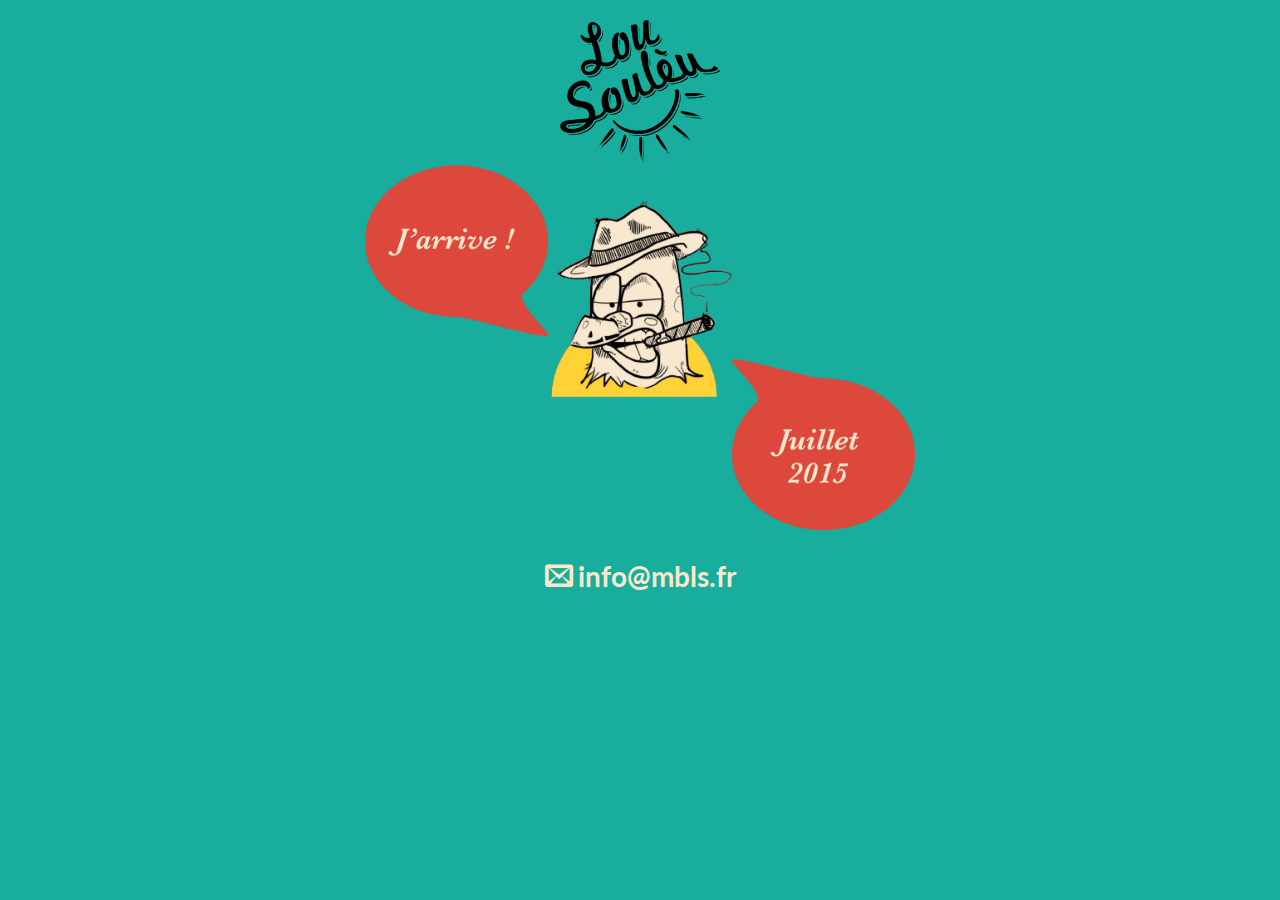
==== index.html @ 1e8ec6f6 "added keywords" ====
<!doctype html>
<!--[if lt IE 7]>      <html class="no-js lt-ie9 lt-ie8 lt-ie7" lang=""> <![endif]-->
<!--[if IE 7]>         <html class="no-js lt-ie9 lt-ie8" lang=""> <![endif]-->
<!--[if IE 8]>         <html class="no-js lt-ie9" lang=""> <![endif]-->
<!--[if gt IE 8]><!--> <html class="no-js" lang=""> <!--<![endif]-->
    <head>
        <meta charset="utf-8">
        <meta http-equiv="X-UA-Compatible" content="IE=edge,chrome=1">
        <title>Microbrasserie Lou Soulèu - Bières artisanales - Craft beers</title>
        <meta name="description" content="Microbrasserie Lou Soulèu. Bières artisanales de la côte d'azur.">
        <meta name="keywords" content="bière, bières, artisanale, american IPA, IPA, india pale ale, lou soulèu, microbrasserie lou soulèu, riviera connection, riviera, connection, craft beer, houblons, malts, brasserie, production bière, french riviera, sud de la france, mare nostrum, colgans, brewery, blonde, fun"
        <meta name="viewport" content="width=device-width, initial-scale=1">
        <meta name="robots" content="index,follow">

        <link rel="icon" type="image/png" href="/img/logo.png" />
        <link rel="stylesheet" href="css/normalize.min.css">
        <link rel="stylesheet" href="css/foundation.min.css">
        <link rel="stylesheet" href="css/icons.css">
        <link rel="stylesheet" href="css/main.css">
        <link href='http://fonts.googleapis.com/css?family=Lato' rel='stylesheet' type='text/css'>

        <script src="js/vendor/modernizr-2.8.3-respond-1.4.2.min.js"></script>
    </head>
    <body>
        <!--[if lt IE 8]>
            <p class="browserupgrade">You are using an <strong>outdated</strong> browser. Please <a href="http://browsehappy.com/">upgrade your browser</a> to improve your experience.</p>
        <![endif]-->

        <div class="row header">
            <div class="columns small-12 logo">
                <img src="img/logo.png" alt="Microbrasserie Lou Soulèu" width="160"></img>
            </div>
        </div>
        <div class="row bulles">
            <div class="columns small-12">
                <div><img src="img/bulles.png" alt="zozio is coming."></img></div>
                <a href="mailto:info@mbls.fr" alt="info@mbls.fr"><span class="icon-envelop"></span>info@mbls.fr</a>
            </div>
        </div>

        <script src="js/main.js"></script>

        <!-- GA -->
        <script>
          (function(i,s,o,g,r,a,m){i['GoogleAnalyticsObject']=r;i[r]=i[r]||function(){
          (i[r].q=i[r].q||[]).push(arguments)},i[r].l=1*new Date();a=s.createElement(o),
          m=s.getElementsByTagName(o)[0];a.async=1;a.src=g;m.parentNode.insertBefore(a,m)
          })(window,document,'script','//www.google-analytics.com/analytics.js','ga');
          ga('create', 'UA-64423780-1', 'auto');
          ga('send', 'pageview');
        </script>
    </body>
</html>
---- css/icons.css ----
@font-face {
	font-family: 'icomoon';
	src:url('fonts/icomoon.eot?dpxp28');
	src:url('fonts/icomoon.eot?#iefixdpxp28') format('embedded-opentype'),
		url('fonts/icomoon.ttf?dpxp28') format('truetype'),
		url('fonts/icomoon.woff?dpxp28') format('woff'),
		url('fonts/icomoon.svg?dpxp28#icomoon') format('svg');
	font-weight: normal;
	font-style: normal;
}

[class^="icon-"], [class*=" icon-"] {
	font-family: 'icomoon';
	speak: none;
	font-style: normal;
	font-weight: normal;
	font-variant: normal;
	text-transform: none;
	line-height: 1;

	/* Better Font Rendering =========== */
	-webkit-font-smoothing: antialiased;
	-moz-osx-font-smoothing: grayscale;
}

.icon-envelop:before {
	content: "\e945";
}
.icon-location:before {
	content: "\e947";
}
.icon-map:before {
	content: "\e94c";
}
.icon-fb:before {
	content: "\ea8c";
}
.icon-instagram:before {
	content: "\ea90";
}
.icon-twitter:before {
	content: "\ea91";
}
.icon-youtube:before {
	content: "\ea99";
}
.icon-vimeo:before {
	content: "\ea9c";
}
.icon-soundcloud:before {
	content: "\eac4";
}
.icon-pinterest:before {
	content: "\ead0";
}
---- css/main.css ----
/*! HTML5 Boilerplate v5.0 | MIT License | http://h5bp.com/ */

html {
    color: #f8e9cd;
}

body {
    background: #18ad9c;
}

.header{
    text-align: center;
    padding-top:20px;
}

.bulles {
    text-align: center;
}

.bulles img {
    max-width: 550px;
    width: 100%;
    height: auto;
}

.white{
    color:#f8e9cd;
}

.bulles a{
    color:#f8e9cd;
    font-family: lato;
    display: block;
    height: 20px;
    width: 100%;
    font-size: 28px;
    font-weight: bold;
    margin-top: 20px;
}

.bulles a span:before{
    padding-right: 5px;
}
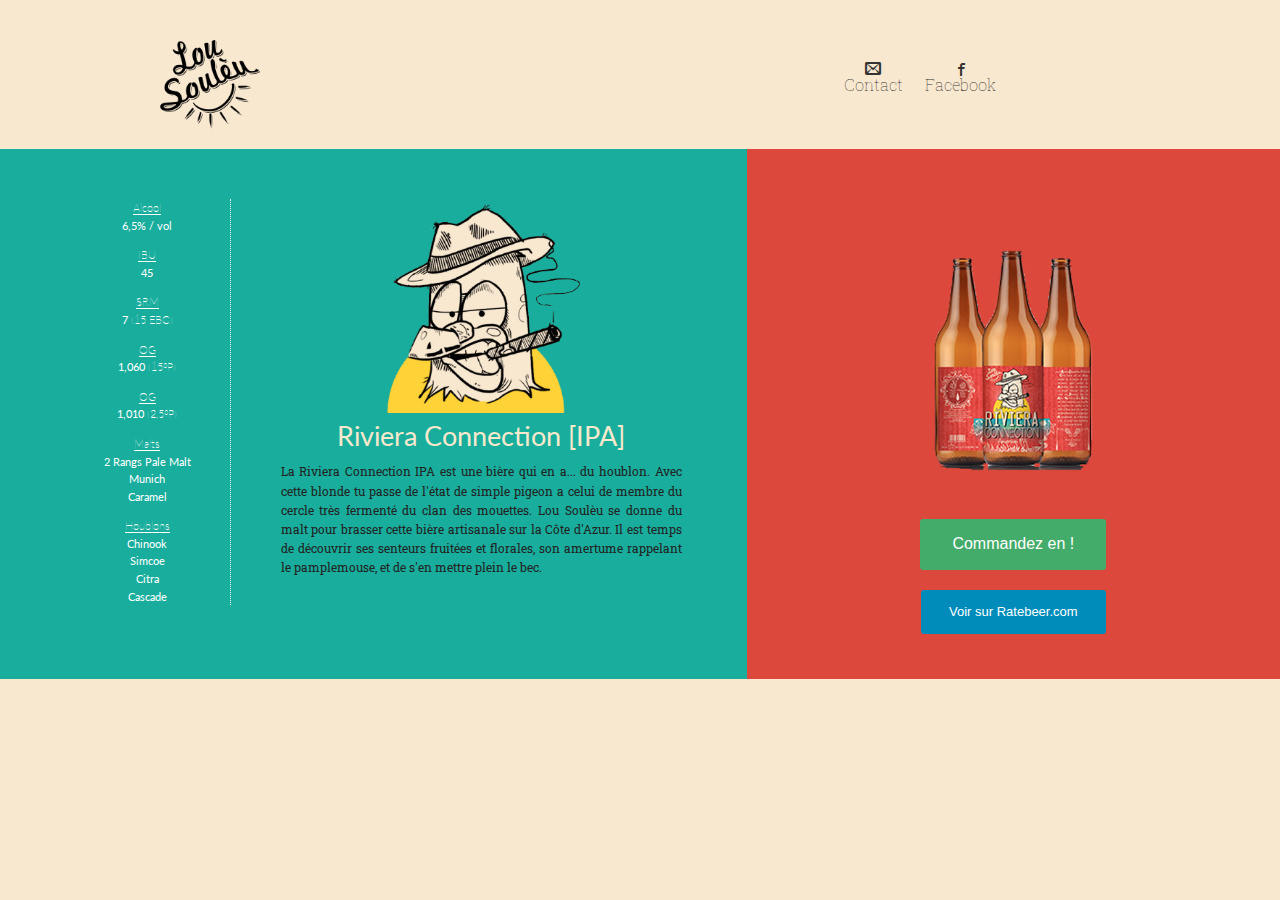
==== commit 81ef97fa: "change design" ====
--- a/index.html
+++ b/index.html
@@ -17,9 +17,10 @@
         <link rel="stylesheet" href="css/foundation.min.css">
         <link rel="stylesheet" href="css/icons.css">
         <link rel="stylesheet" href="css/main.css">
-        <link href='http://fonts.googleapis.com/css?family=Lato' rel='stylesheet' type='text/css'>
-
+        <link href='http://fonts.googleapis.com/css?family=Lato:400,100|Roboto+Slab:400:100' rel='stylesheet' type='text/css'>
         <script src="js/vendor/modernizr-2.8.3-respond-1.4.2.min.js"></script>
+        <script src="js/vendor/jquery.js"></script>
+        <script src="js/foundation.min.js"></script>
     </head>
     <body>
         <!--[if lt IE 8]>
@@ -27,19 +28,77 @@
         <![endif]-->
 
         <div class="row header">
-            <div class="columns small-12 logo">
-                <img src="img/logo.png" alt="Microbrasserie Lou Soulèu" width="160"></img>
+            <div class="columns small-12 medium-8 logo">
+                <img src="img/logo.png" alt="Microbrasserie Lou Soulèu" width="100"></img>
+            </div>
+            <div class="columns small-12 medium-4">
+                <ul class="inline-list text-center">
+                    <li><a href="mailto:info@mbls.fr" alt="info@mbls.fr" class="icon-envelop"><br/><span class="lighter roboto">Contact</span></a></li>
+                    <li><a href="https://www.facebook.com/LouSouleuBrasserie" target="_blank" alt="Microbrasserie Lou Soulèu sur Facebook" class="icon-fb"><br/><span class="lighter roboto">Facebook</span></a></li>
+                </ul>
             </div>
         </div>
-        <div class="row bulles">
-            <div class="columns small-12">
-                <div><img src="img/bulles.png" alt="zozio is coming."></img></div>
-                <a href="mailto:info@mbls.fr" alt="info@mbls.fr"><span class="icon-envelop"></span>info@mbls.fr</a>
+        <div class="content text-center">
+            <div class="columns small-12 large-7 green">
+                <div class="row">
+                    <div class="columns small-4">
+                        <dl>
+                          <dt>
+                              <span data-tooltip aria-haspopup="true" class="has-tip" title="Taux d'alcool contenu dans la bière exprimé en pourcentage par volume.">Alcool</span>
+                          </dt>
+                          <dd>6,5% / vol</dd>
+                          <dt>
+                              <span data-tooltip aria-haspopup="true" class="has-tip" title="International Bitterness Unit, est une échelle d'indication de l'amertume des bières. 0 pas d'amertume, 100 et au delà très amer.">IBU</span>
+                          </dt>
+                          <dd>45</dd>
+                          <dt>
+                              <span data-tooltip aria-haspopup="true" class="has-tip" title="Standard Reference Method, indique la couleur de la bière.">SRM</span>
+                          </dt>
+                          <dd>7 <span class="lighter">(15 EBC)</span></dd>
+                          <dt>
+                              <span data-tooltip aria-haspopup="true" class="has-tip" title="Original gravity, gravité originale exprimée en gravité spécifique, cela représente le taux de sucre continue dans le liquide non fermenté">OG</span>
+                          </dt>
+                          <dd>1,060 <span class="lighter">(15ºP)</span></dd>
+                          <dt>
+                              <span data-tooltip aria-haspopup="true" class="has-tip" title="Final gravity, gravité finale exprimée en gravité spécifique, cela représente le taux de sucre résiduel après fermentation">OG</span>
+                          </dt>
+                          <dd>1,010 <span class="lighter">(2,5ºP)</span></dd>
+                          <dt>
+                            <span data-tooltip aria-haspopup="true" class="has-tip" title="Le malt est obtenu en faisant germer des céréals et en les séchants à un stade de leur germination à plus ou moins hautes température. Nous utilisons principalement de l'orge toutefois il est possible de germer d'autres céréals comme le blé utilisé dans les bières blanches">Malts</span>
+                        </dt>
+                          <dd>
+                              2 Rangs Pale Malt<br/>
+                              Munich<br/>
+                              Caramel
+                          </dd>
+                          <dt>
+                              <span data-tooltip aria-haspopup="true" class="has-tip" title="Le houblon est une plante aromatique qui sert d'épices dans la bière. Il est ajouté lors de l'ébulition à differents moment selon qu'il soit aromatique ou amérisant">Houblons</span>
+                          </dt>
+                          <dd>
+                              Chinook<br/>
+                              Simcoe<br/>
+                              Citra<br/>
+                              Cascade
+                          </dd>
+                        </dl>
+                    </div>
+                    <div class="columns small-8">
+                        <img src="img/zozio.png" alt="zozio" width="200" />
+                        <h3>Riviera Connection [IPA]</h3>
+                        <p>La Riviera Connection IPA est une bière qui en a... du houblon. Avec cette blonde tu passe de l'état de simple pigeon a celui de membre du cercle très fermenté du clan des mouettes. Lou Soulèu se donne du malt pour brasser cette bière artisanale sur la Côte d'Azur. Il est temps de découvrir ses senteurs fruitées et florales, son amertume rappelant le pamplemouse, et de s'en mettre plein le bec.</p>
+                    </div>
+                </div>
+            </div>
+            <div class="columns small-12 large-5 red">
+                <div class="space-bottom">
+                    <img src="img/btl.png" alt="riviera connection bottle" width="160">
+                </div>
+                <a href="" class="button radius success">Commandez en !</a>
+                <div>
+                    <a class="button radius small" href="http://www.ratebeer.com/beer/lou-souleu-riviera-connection/345835/" target="_blank">Voir sur Ratebeer.com</a>
+                </div>
             </div>
         </div>
-
-        <script src="js/main.js"></script>
-
         <!-- GA -->
         <script>
           (function(i,s,o,g,r,a,m){i['GoogleAnalyticsObject']=r;i[r]=i[r]||function(){
@@ -49,5 +108,8 @@
           ga('create', 'UA-64423780-1', 'auto');
           ga('send', 'pageview');
         </script>
+        <script>
+          $(document).foundation();
+        </script>
     </body>
 </html>
--- a/css/main.css
+++ b/css/main.css
@@ -5,39 +5,99 @@
 }
 
 body {
-    background: #18ad9c;
+  background: #f9e8d0;
+  font-family: "Roboto Slab";
+}
+
+.roboto{
+    font-family: "Roboto Slab";
 }
 
 .header{
-    text-align: center;
     padding-top:20px;
+    vertical-align: middle;
 }
 
-.bulles {
-    text-align: center;
+.logo{
+    padding: 20px;
 }
 
-.bulles img {
-    max-width: 550px;
-    width: 100%;
-    height: auto;
+.header a{
+    color:#333;
+}
+
+.header ul{
+    padding-top: 40px;
+}
+
+@media only screen and (max-width: 40em) { 
+    .header {
+        text-align: center;
+    }
+}
+
+.content, .content > .columns {
+    min-height: 400px;
 }
 
 .white{
     color:#f8e9cd;
 }
 
-.bulles a{
-    color:#f8e9cd;
-    font-family: lato;
-    display: block;
-    height: 20px;
-    width: 100%;
-    font-size: 28px;
-    font-weight: bold;
-    margin-top: 20px;
+.red, .green {
+    background: #dc483b;
+    height: 530px;
+    padding: 20px;
 }
 
-.bulles a span:before{
-    padding-right: 5px;
+.green {
+    background: #18ad9c;
+}
+
+@media only screen and (min-width: 40.063em) {
+    .red, .green{
+        padding:50px;
+    }
+
+    .red {
+        padding-top: 100px;
+    }
+}
+
+.green h3{
+    color:#f8e9cd;
+    font-family: "Lato";
+}
+
+.green p{
+    font-size: 12px;
+    text-align: justify;
+    margin-bottom: 3em;
+}
+
+dl{
+    font-size: 11px;
+    font-family: "Lato";
+    color:white;
+    border-right: dotted 1px whitesmoke;
+    margin-right: 20px;
+}
+
+.green dl dt{
+    font-weight: 100;
+    margin-bottom: 0;
+}
+
+.green dl dt .has-tip{
+    color:white;
+    font-weight: 100;
+    border-bottom: solid 1px #fff;
+}
+
+.lighter{
+    font-weight: 100;
+}
+
+.space-bottom{
+    margin-bottom: 3em;
 }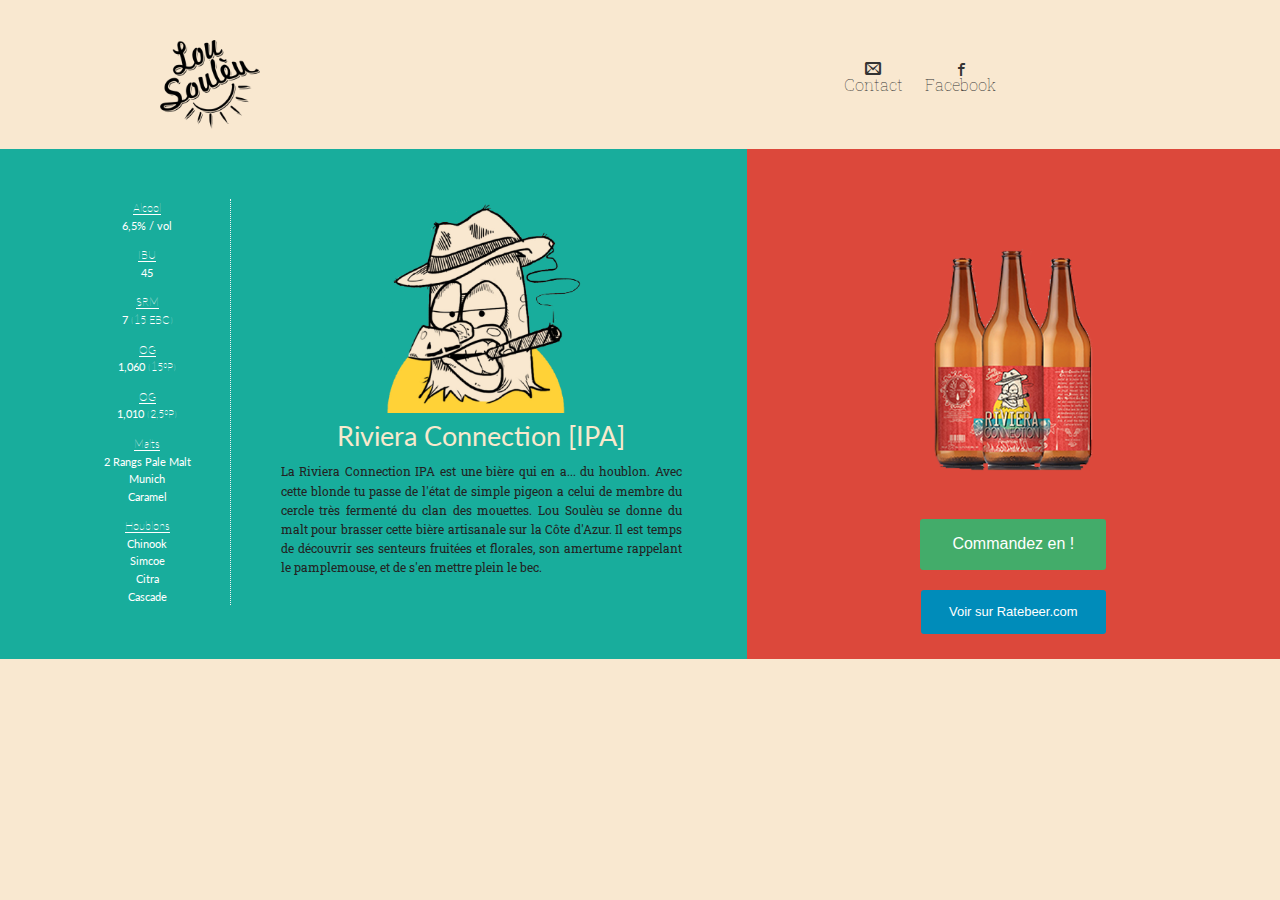
==== commit 86e822b4: "change design" ====
--- a/index.html
+++ b/index.html
@@ -28,10 +28,10 @@
         <![endif]-->
 
         <div class="row header">
-            <div class="columns small-12 medium-8 logo">
+            <div class="columns small-4 medium-8 logo">
                 <img src="img/logo.png" alt="Microbrasserie Lou Soulèu" width="100"></img>
             </div>
-            <div class="columns small-12 medium-4">
+            <div class="columns small-8 medium-4">
                 <ul class="inline-list text-center">
                     <li><a href="mailto:info@mbls.fr" alt="info@mbls.fr" class="icon-envelop"><br/><span class="lighter roboto">Contact</span></a></li>
                     <li><a href="https://www.facebook.com/LouSouleuBrasserie" target="_blank" alt="Microbrasserie Lou Soulèu sur Facebook" class="icon-fb"><br/><span class="lighter roboto">Facebook</span></a></li>
--- a/css/main.css
+++ b/css/main.css
@@ -46,7 +46,7 @@
 
 .red, .green {
     background: #dc483b;
-    height: 530px;
+    height: 510px;
     padding: 20px;
 }
 
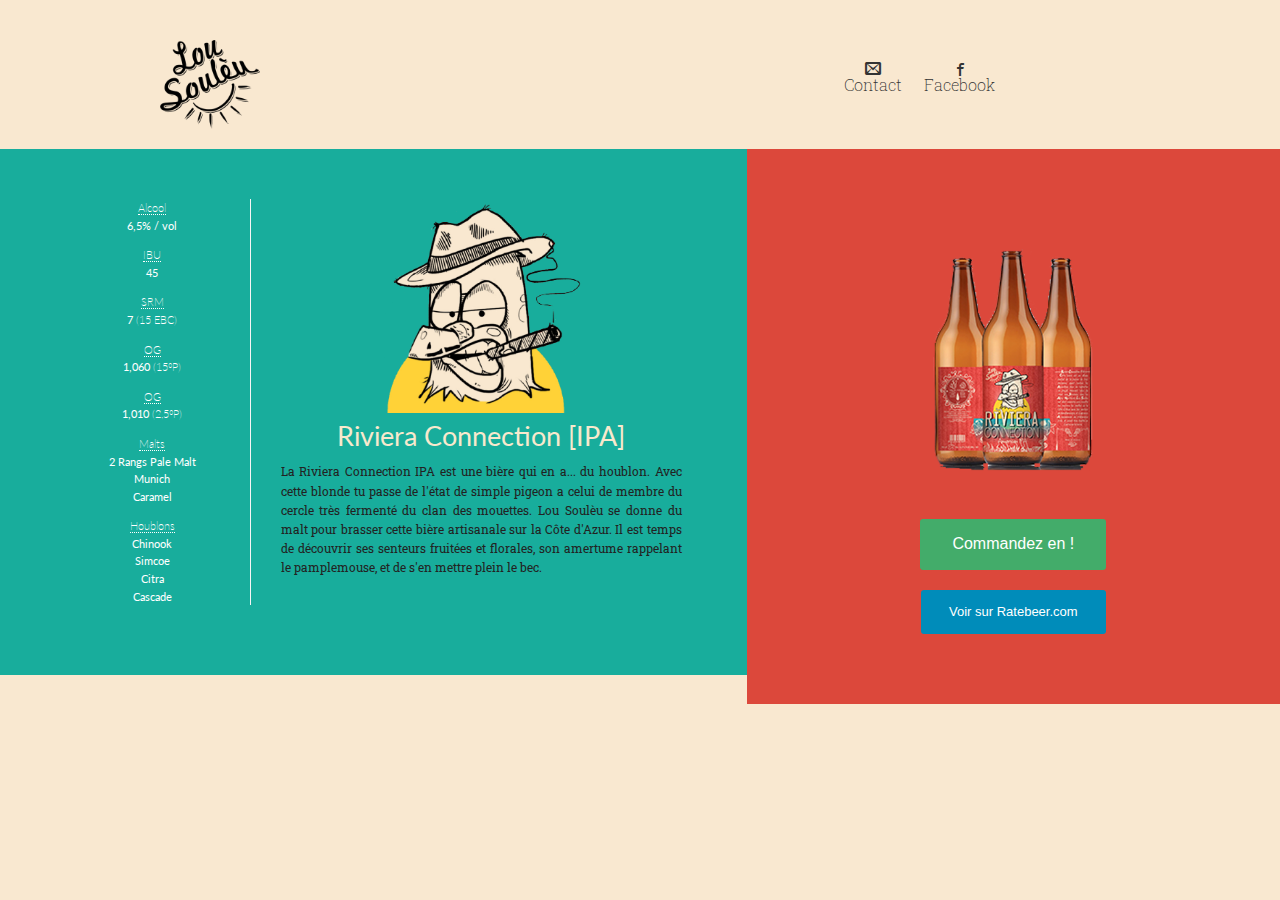
==== commit 2b88d75a: "added form link" ====
--- a/index.html
+++ b/index.html
@@ -4,12 +4,12 @@
 <!--[if IE 8]>         <html class="no-js lt-ie9" lang=""> <![endif]-->
 <!--[if gt IE 8]><!--> <html class="no-js" lang=""> <!--<![endif]-->
     <head>
+        <meta name="viewport" content="width=device-width, initial-scale=1.0">
         <meta charset="utf-8">
         <meta http-equiv="X-UA-Compatible" content="IE=edge,chrome=1">
         <title>Microbrasserie Lou Soulèu - Bières artisanales - Craft beers</title>
         <meta name="description" content="Microbrasserie Lou Soulèu. Bières artisanales de la côte d'azur.">
         <meta name="keywords" content="bière, bières, artisanale, american IPA, IPA, india pale ale, lou soulèu, microbrasserie lou soulèu, riviera connection, riviera, connection, craft beer, houblons, malts, brasserie, production bière, french riviera, sud de la france, mare nostrum, colgans, brewery, blonde, fun"
-        <meta name="viewport" content="width=device-width, initial-scale=1">
         <meta name="robots" content="index,follow">
 
         <link rel="icon" type="image/png" href="/img/logo.png" />
@@ -17,7 +17,7 @@
         <link rel="stylesheet" href="css/foundation.min.css">
         <link rel="stylesheet" href="css/icons.css">
         <link rel="stylesheet" href="css/main.css">
-        <link href='http://fonts.googleapis.com/css?family=Lato:400,100|Roboto+Slab:400:100' rel='stylesheet' type='text/css'>
+        <link href='http://fonts.googleapis.com/css?family=Lato:400,200|Roboto+Slab:400:200' rel='stylesheet' type='text/css'>
         <script src="js/vendor/modernizr-2.8.3-respond-1.4.2.min.js"></script>
         <script src="js/vendor/jquery.js"></script>
         <script src="js/foundation.min.js"></script>
@@ -93,7 +93,7 @@
                 <div class="space-bottom">
                     <img src="img/btl.png" alt="riviera connection bottle" width="160">
                 </div>
-                <a href="" class="button radius success">Commandez en !</a>
+                <a href="https://docs.google.com/forms/d/1ettyQVPJ7E1jV1tBKFfLLnA72lENmDGfTZ1J2Vg_vWQ/viewform?usp=send_form" target="_blank" class="button radius success">Commandez en !</a>
                 <div>
                     <a class="button radius small" href="http://www.ratebeer.com/beer/lou-souleu-riviera-connection/345835/" target="_blank">Voir sur Ratebeer.com</a>
                 </div>
--- a/css/main.css
+++ b/css/main.css
@@ -46,7 +46,7 @@
 
 .red, .green {
     background: #dc483b;
-    height: 510px;
+    min-height: 510px;
     padding: 20px;
 }
 
@@ -79,23 +79,23 @@
     font-size: 11px;
     font-family: "Lato";
     color:white;
-    border-right: dotted 1px whitesmoke;
-    margin-right: 20px;
+    border-right: solid 1px whitesmoke;
+    padding-right: 10px;
 }
 
 .green dl dt{
-    font-weight: 100;
+    font-weight: 200;
     margin-bottom: 0;
 }
 
 .green dl dt .has-tip{
     color:white;
-    font-weight: 100;
-    border-bottom: solid 1px #fff;
+    font-weight: 200;
+    border-bottom: dotted 1px #fff;
 }
 
 .lighter{
-    font-weight: 100;
+    font-weight: 200;
 }
 
 .space-bottom{
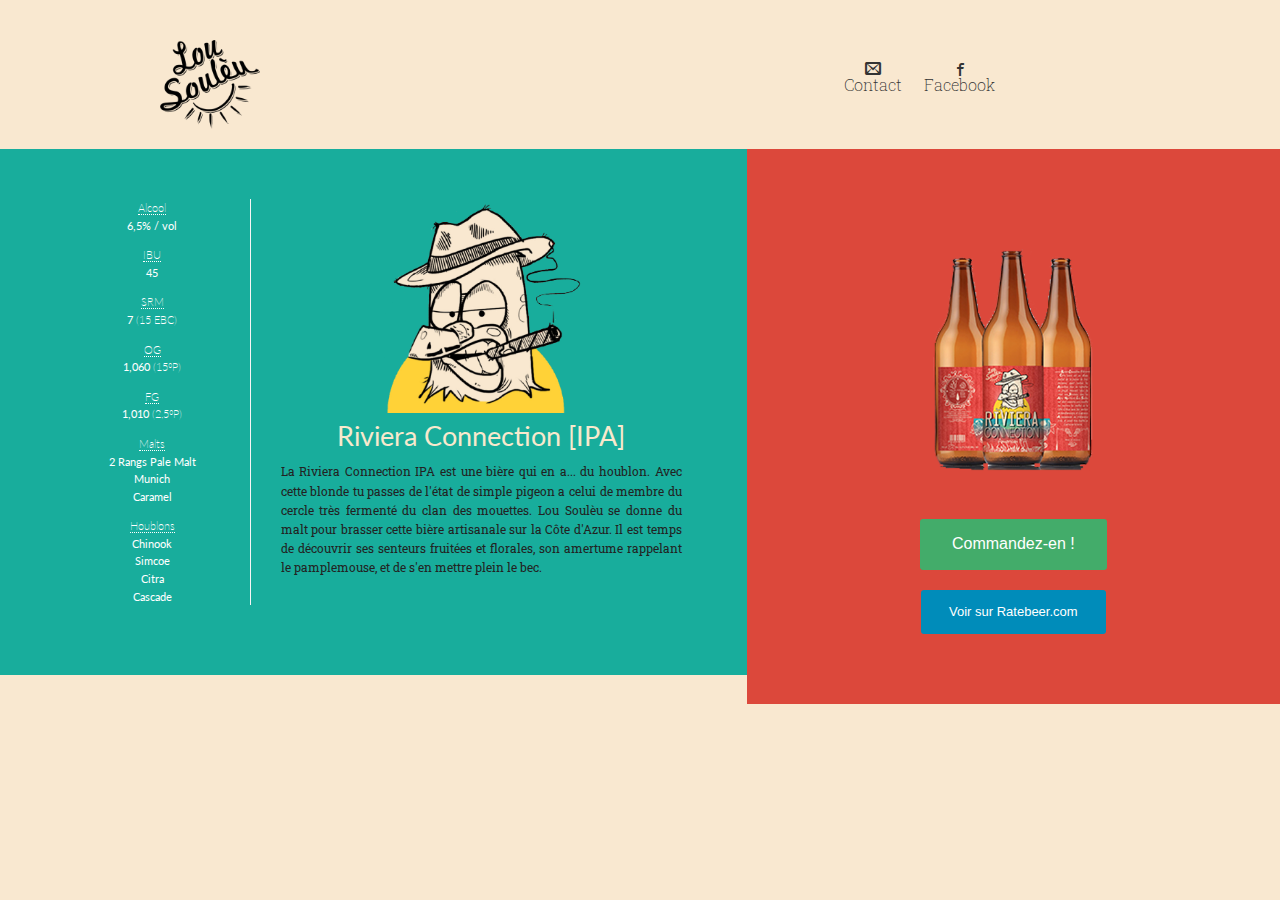
==== commit 618a35fa: "corrige fautes" ====
--- a/index.html
+++ b/index.html
@@ -60,7 +60,7 @@
                           </dt>
                           <dd>1,060 <span class="lighter">(15ºP)</span></dd>
                           <dt>
-                              <span data-tooltip aria-haspopup="true" class="has-tip" title="Final gravity, gravité finale exprimée en gravité spécifique, cela représente le taux de sucre résiduel après fermentation">OG</span>
+                              <span data-tooltip aria-haspopup="true" class="has-tip" title="Final gravity, gravité finale exprimée en gravité spécifique, cela représente le taux de sucre résiduel après fermentation">FG</span>
                           </dt>
                           <dd>1,010 <span class="lighter">(2,5ºP)</span></dd>
                           <dt>
@@ -85,7 +85,7 @@
                     <div class="columns small-8">
                         <img src="img/zozio.png" alt="zozio" width="200" />
                         <h3>Riviera Connection [IPA]</h3>
-                        <p>La Riviera Connection IPA est une bière qui en a... du houblon. Avec cette blonde tu passe de l'état de simple pigeon a celui de membre du cercle très fermenté du clan des mouettes. Lou Soulèu se donne du malt pour brasser cette bière artisanale sur la Côte d'Azur. Il est temps de découvrir ses senteurs fruitées et florales, son amertume rappelant le pamplemouse, et de s'en mettre plein le bec.</p>
+                        <p>La Riviera Connection IPA est une bière qui en a... du houblon. Avec cette blonde tu passes de l'état de simple pigeon a celui de membre du cercle très fermenté du clan des mouettes. Lou Soulèu se donne du malt pour brasser cette bière artisanale sur la Côte d'Azur. Il est temps de découvrir ses senteurs fruitées et florales, son amertume rappelant le pamplemouse, et de s'en mettre plein le bec.</p>
                     </div>
                 </div>
             </div>
@@ -93,7 +93,7 @@
                 <div class="space-bottom">
                     <img src="img/btl.png" alt="riviera connection bottle" width="160">
                 </div>
-                <a href="https://docs.google.com/forms/d/1ettyQVPJ7E1jV1tBKFfLLnA72lENmDGfTZ1J2Vg_vWQ/viewform?usp=send_form" target="_blank" class="button radius success">Commandez en !</a>
+                <a href="https://docs.google.com/forms/d/1ettyQVPJ7E1jV1tBKFfLLnA72lENmDGfTZ1J2Vg_vWQ/viewform?usp=send_form" target="_blank" class="button radius success">Commandez-en !</a>
                 <div>
                     <a class="button radius small" href="http://www.ratebeer.com/beer/lou-souleu-riviera-connection/345835/" target="_blank">Voir sur Ratebeer.com</a>
                 </div>
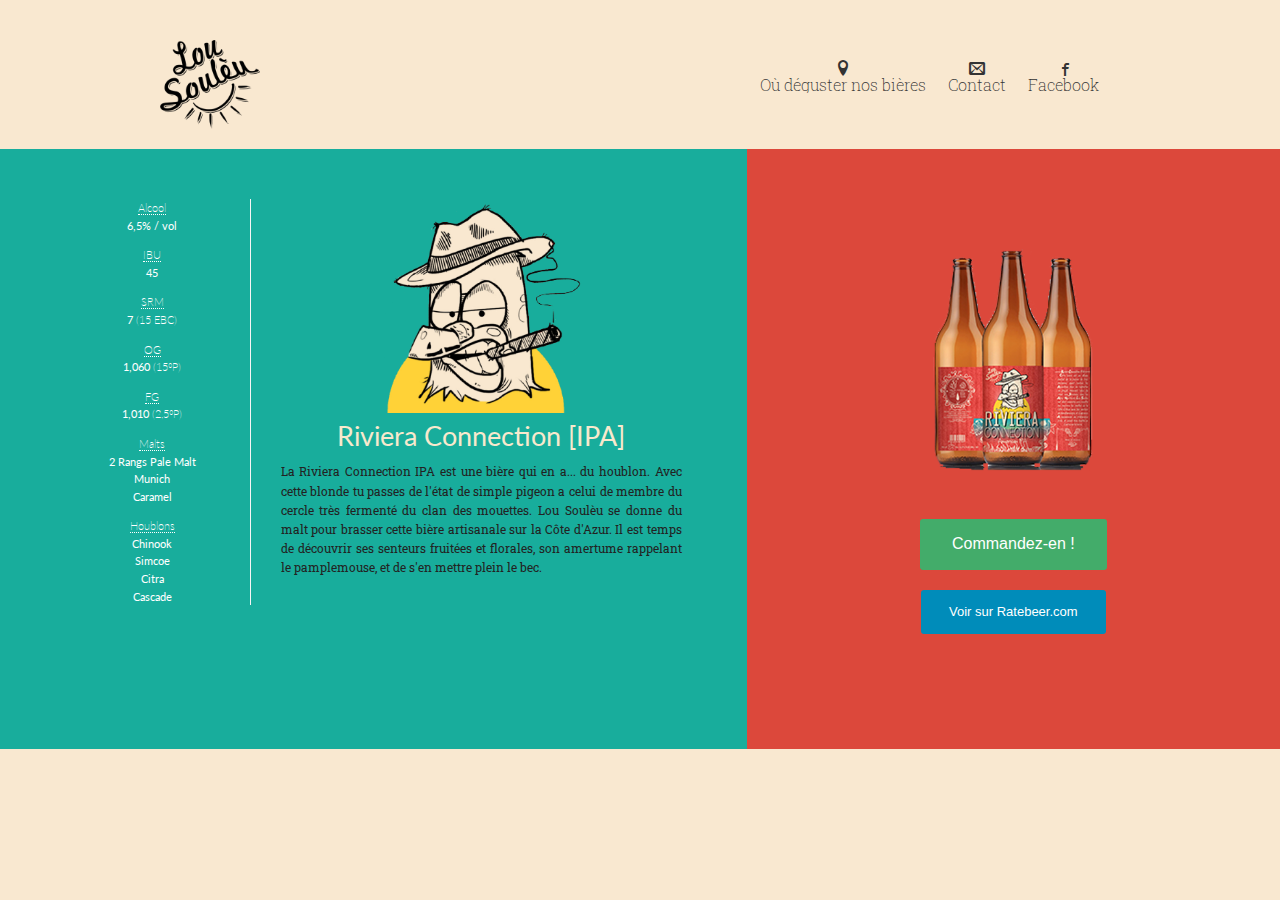
==== commit 419835e8: "added map" ====
--- a/index.html
+++ b/index.html
@@ -28,13 +28,14 @@
         <![endif]-->
 
         <div class="row header">
-            <div class="columns small-4 medium-8 logo">
+            <div class="columns small-4 medium-4 logo">
                 <img src="img/logo.png" alt="Microbrasserie Lou Soulèu" width="100"></img>
             </div>
-            <div class="columns small-8 medium-4">
+            <div class="columns small-6 medium-5">
                 <ul class="inline-list text-center">
-                    <li><a href="mailto:info@mbls.fr" alt="info@mbls.fr" class="icon-envelop"><br/><span class="lighter roboto">Contact</span></a></li>
-                    <li><a href="https://www.facebook.com/LouSouleuBrasserie" target="_blank" alt="Microbrasserie Lou Soulèu sur Facebook" class="icon-fb"><br/><span class="lighter roboto">Facebook</span></a></li>
+                  <li><a href="#" data-reveal-id="mapModal" class="icon-location"><br/><span class="lighter roboto">Où déguster nos bières</span></a></li>
+                  <li><a href="mailto:info@mbls.fr" alt="info@mbls.fr" class="icon-envelop"><br/><span class="lighter roboto">Contact</span></a></li>
+                  <li><a href="https://www.facebook.com/LouSouleuBrasserie" target="_blank" alt="Microbrasserie Lou Soulèu sur Facebook" class="icon-fb"><br/><span class="lighter roboto">Facebook</span></a></li>
                 </ul>
             </div>
         </div>
@@ -99,6 +100,10 @@
                 </div>
             </div>
         </div>
+        <div id="mapModal" class="reveal-modal" data-reveal aria-labelledby="Où nous trouver." aria-hidden="true" role="dialog">
+          <iframe src="https://www.google.com/maps/d/embed?mid=zzJf81IO5_No.keJilOoIQd2E" width="100%" height="480"></iframe>
+          <a class="close-reveal-modal" aria-label="Close">&#215;</a>
+        </div>
         <!-- GA -->
         <script>
           (function(i,s,o,g,r,a,m){i['GoogleAnalyticsObject']=r;i[r]=i[r]||function(){
@@ -108,8 +113,6 @@
           ga('create', 'UA-64423780-1', 'auto');
           ga('send', 'pageview');
         </script>
-        <script>
-          $(document).foundation();
-        </script>
+        <script src="js/main.js"></script>
     </body>
 </html>
--- a/css/main.css
+++ b/css/main.css
@@ -37,7 +37,7 @@
 }
 
 .content, .content > .columns {
-    min-height: 400px;
+    min-height: 600px;
 }
 
 .white{
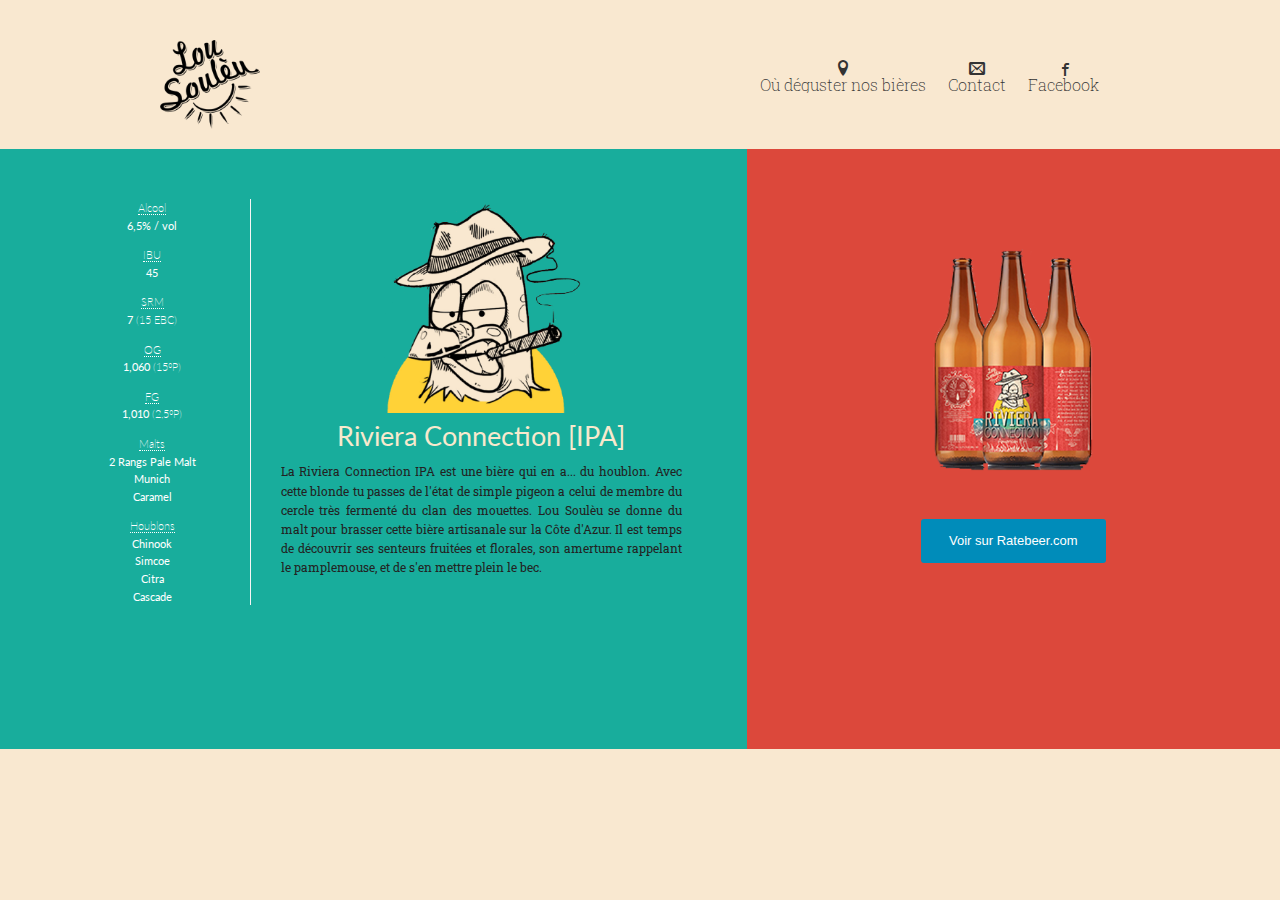
==== commit c2c68822: "Remove order beer link" ====
--- a/index.html
+++ b/index.html
@@ -94,7 +94,6 @@
                 <div class="space-bottom">
                     <img src="img/btl.png" alt="riviera connection bottle" width="160">
                 </div>
-                <a href="https://docs.google.com/forms/d/1ettyQVPJ7E1jV1tBKFfLLnA72lENmDGfTZ1J2Vg_vWQ/viewform?usp=send_form" target="_blank" class="button radius success">Commandez-en !</a>
                 <div>
                     <a class="button radius small" href="http://www.ratebeer.com/beer/lou-souleu-riviera-connection/345835/" target="_blank">Voir sur Ratebeer.com</a>
                 </div>
